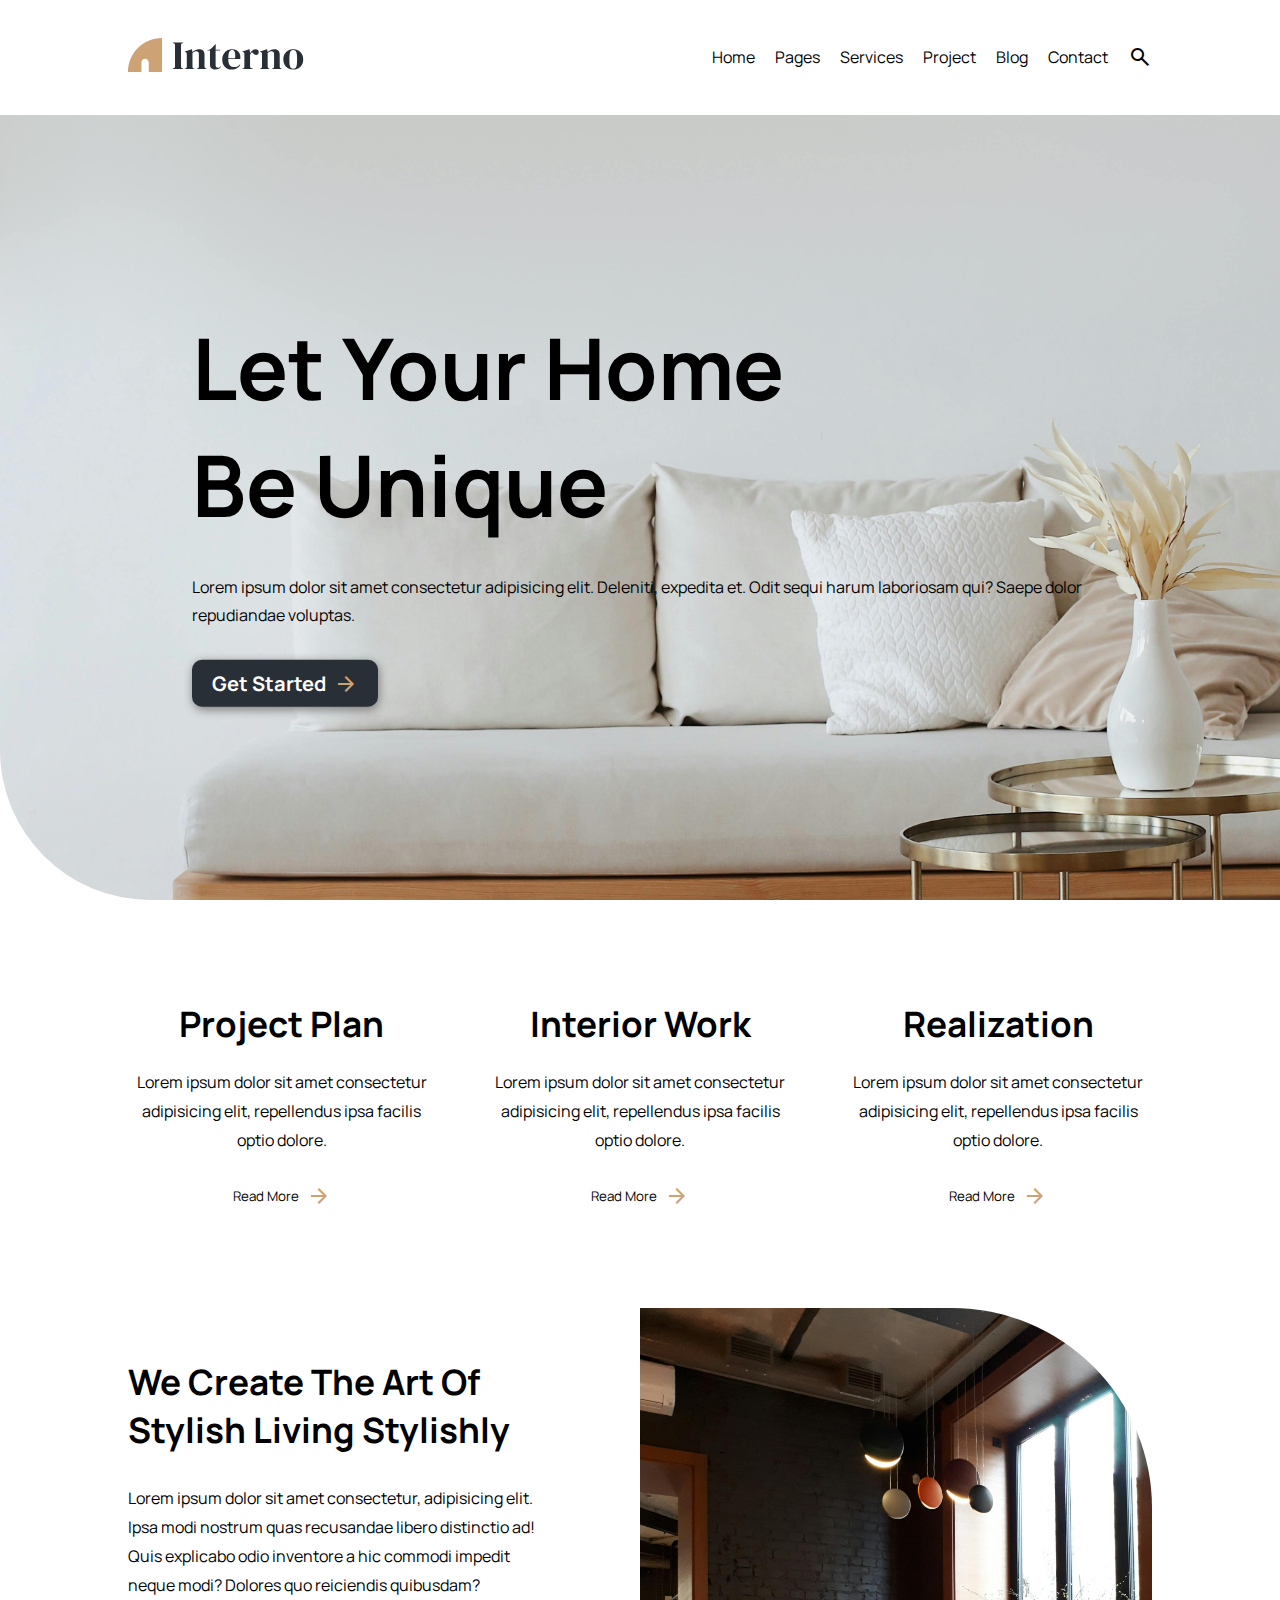
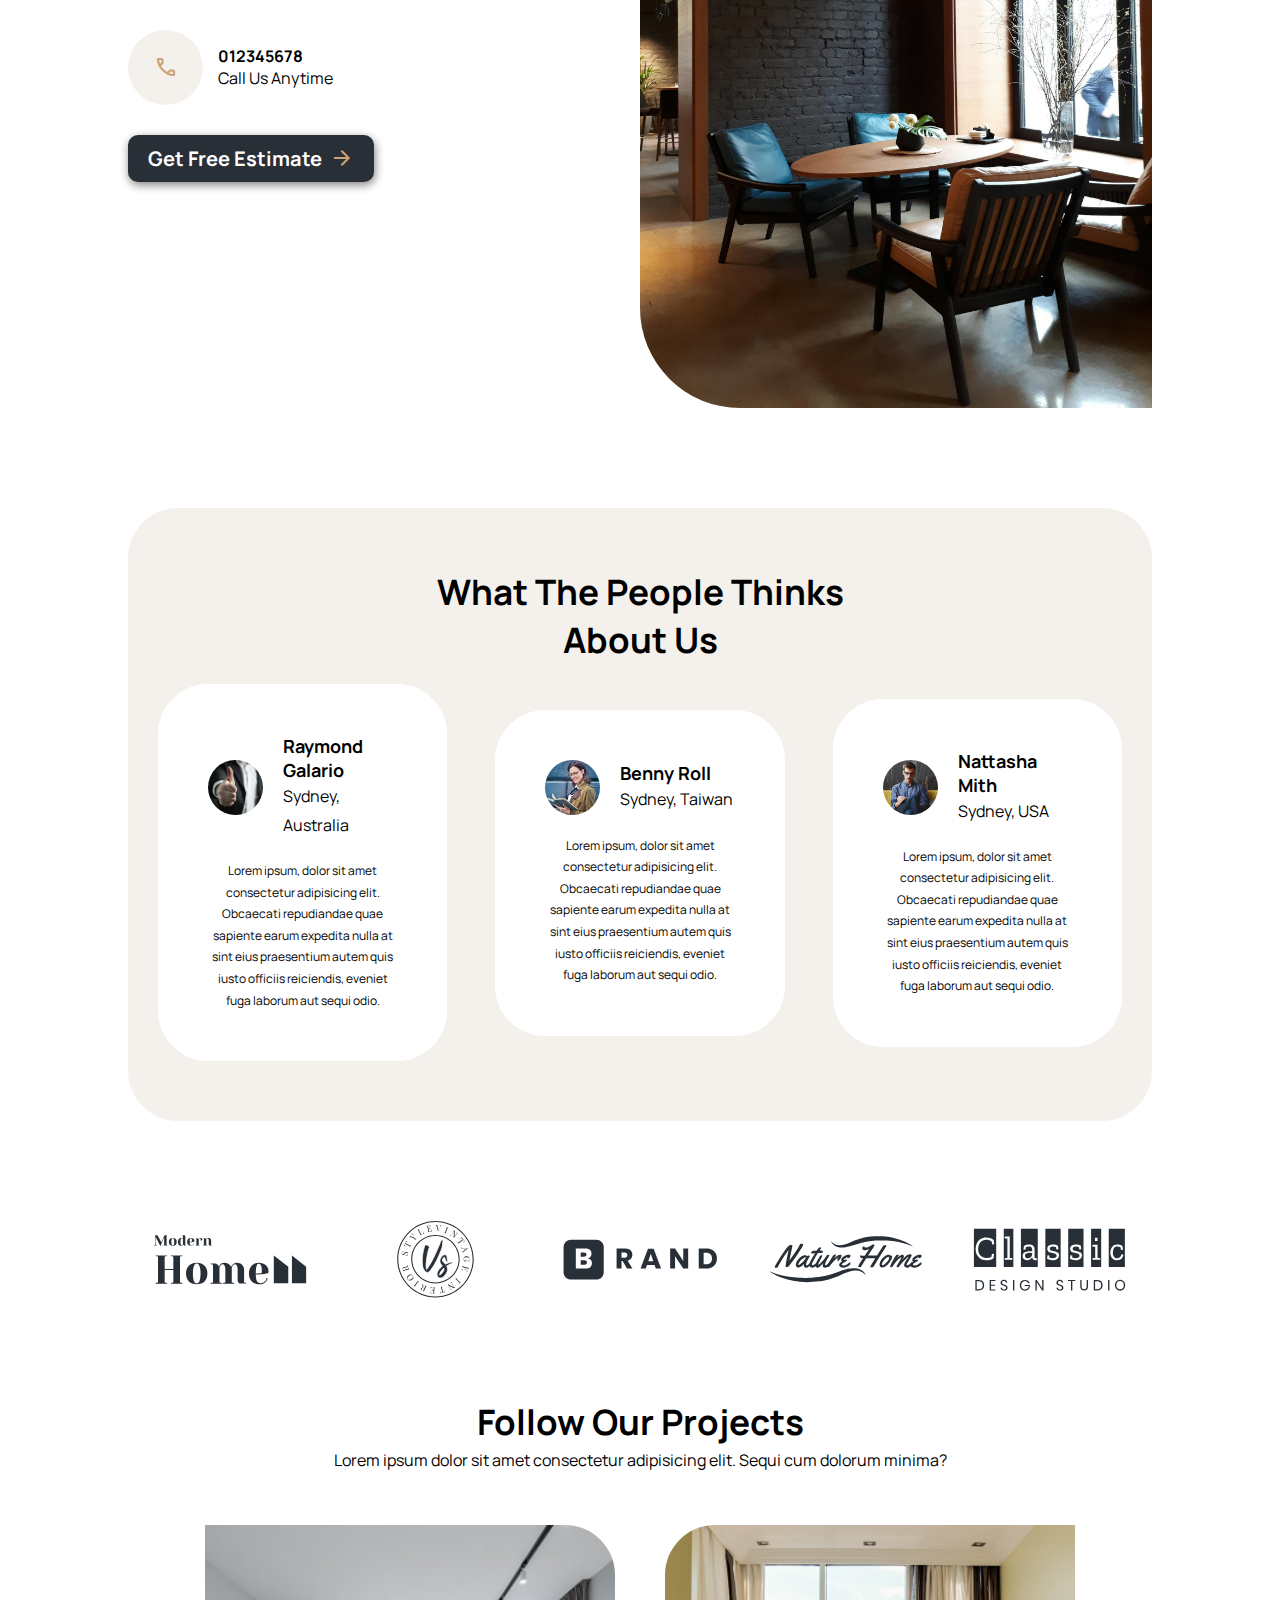
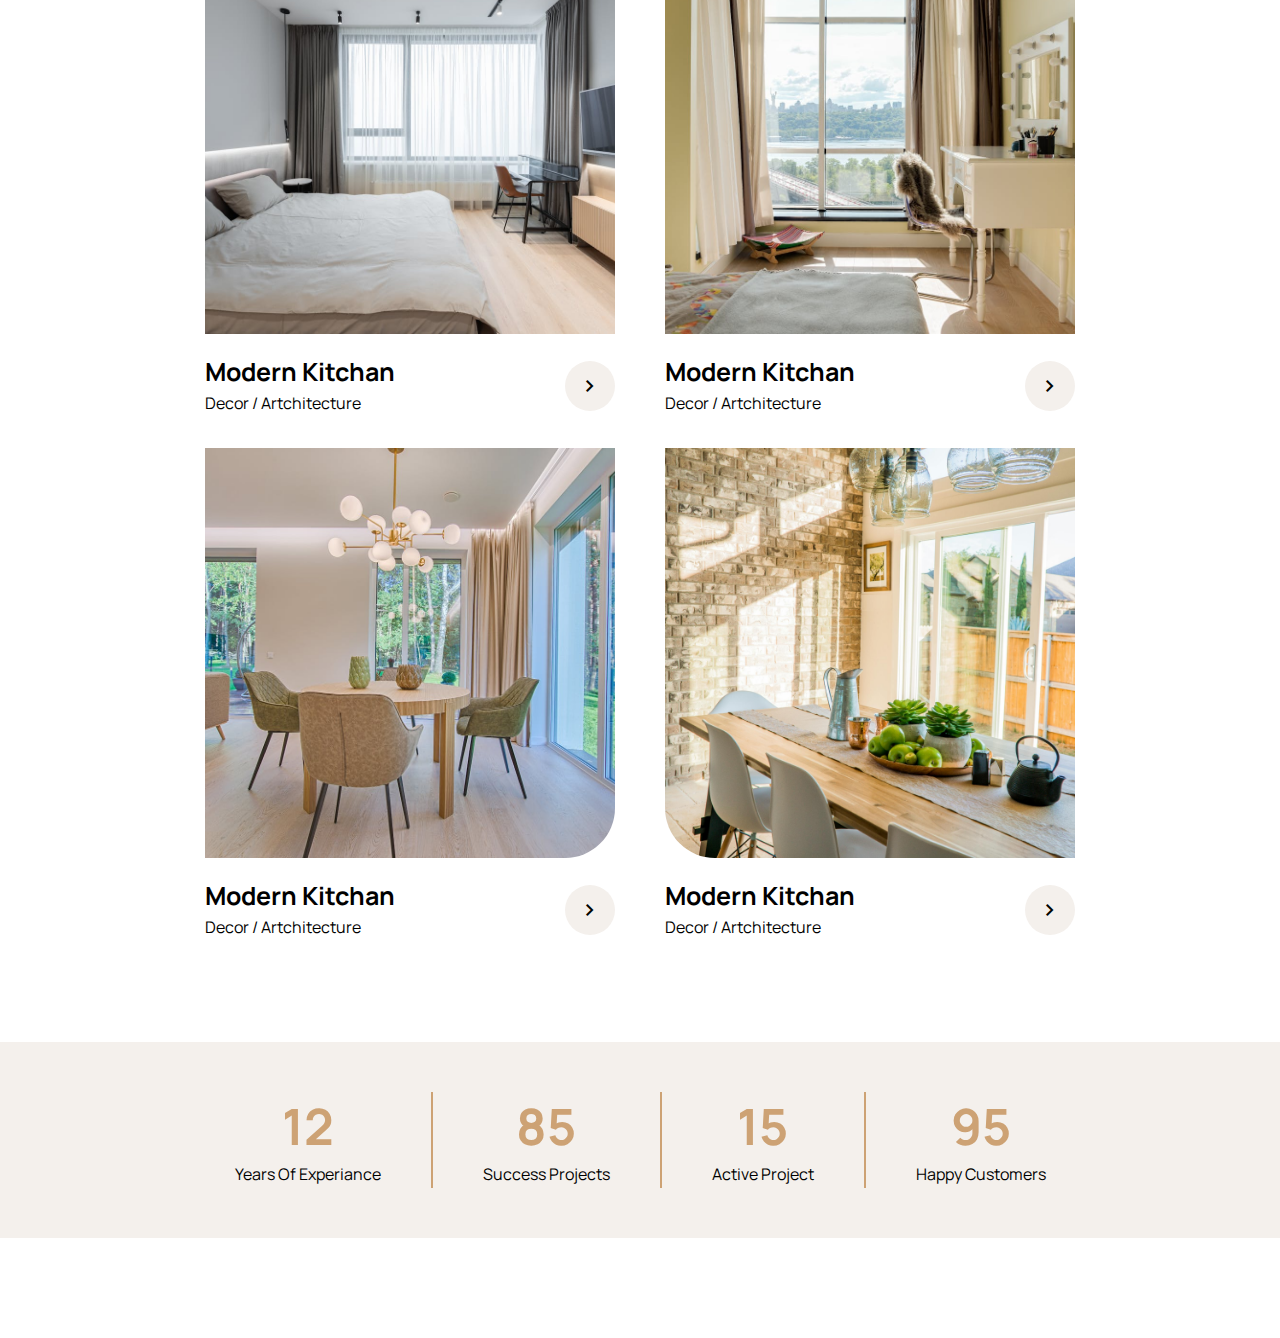
==== index.html @ 735874f5 "init" ====
<!-- CSS3 林靜君老師 加分作業：https://www.figma.com/file/krHD95UUEXmTxMpKqIthz7/Interior-Design-Webflow-Website-Template-(Community)?type=design&node-id=1-5&mode=design&t=xUbbM2EvKWCfRAIR-0 -->
<!DOCTYPE html>
<html lang="zh-hant-TW">
  <head>
    <meta charset="UTF-8" />
    <meta name="viewport" content="width=device-width, initial-scale=1.0" />
    <title>Interno 室內設計</title>
    <!-- Google Icons -->
    <link
      rel="stylesheet"
      href="https://fonts.googleapis.com/css2?family=Material+Symbols+Outlined:opsz,wght,FILL,GRAD@24,400,0,0"
    />
    <!-- Google Fonts -->
    <link rel="preconnect" href="https://fonts.googleapis.com" />
    <link rel="preconnect" href="https://fonts.gstatic.com" crossorigin />
    <link
      href="https://fonts.googleapis.com/css2?family=Manrope:wght@200..800&family=Noto+Sans+TC:wght@100..900&display=swap"
      rel="stylesheet"
    />
    <link rel="stylesheet" href="./styles/index.css" />
    <link rel="shortcut icon" href="./images/favicon.svg" type="image/x-icon" />
  </head>
  <body>
    <!-- 導覽列 -->
    <header class="container flexbox">
      <a href="#">
        <img src="./images/logo.svg" alt="" />
      </a>
      <nav>
        <span class="material-symbols-outlined hambuger"> menu </span>
        <div class="navbar">
          <ul class="sitemap">
            <li><a href="#">Home</a></li>
            <li><a href="#">Pages</a></li>
            <li><a href="#">Services</a></li>
            <li><a href="#">Project</a></li>
            <li><a href="#">Blog</a></li>
            <li><a href="#">Contact</a></li>
            <li>
              <span class="material-symbols-outlined search"> search </span
              ><span>Search</span>
            </li>
          </ul>
          <span class="material-symbols-outlined close"> close </span>
        </div>
      </nav>
    </header>
    <!-- 廣告橫幅 -->
    <aside class="banner">
      <div class="banner-text container">
        <h1>
          Let Your Home <br />
          Be Unique
        </h1>
        <p>
          Lorem ipsum dolor sit amet consectetur adipisicing elit. Deleniti,
          expedita et. Odit sequi harum laboriosam qui? Saepe dolor repudiandae
          voluptas.
        </p>
        <button type="button" class="main-button">
          Get Started
          <span class="material-symbols-outlined golden-color">
            arrow_forward
          </span>
        </button>
      </div>
    </aside>
    <!-- 服務項目 -->
    <div class="service-list flexbox container text-center">
      <section>
        <h2>Project Plan</h2>
        <p>
          Lorem ipsum dolor sit amet consectetur adipisicing elit, repellendus
          ipsa facilis optio dolore.
        </p>
        <button class="noborder-button">
          Read More<span class="material-symbols-outlined golden-color">
            arrow_forward
          </span>
        </button>
      </section>
      <section>
        <h2>Interior Work</h2>
        <p>
          Lorem ipsum dolor sit amet consectetur adipisicing elit, repellendus
          ipsa facilis optio dolore.
        </p>
        <button class="noborder-button">
          Read More<span class="material-symbols-outlined golden-color">
            arrow_forward
          </span>
        </button>
      </section>
      <section>
        <h2>Realization</h2>
        <p>
          Lorem ipsum dolor sit amet consectetur adipisicing elit, repellendus
          ipsa facilis optio dolore.
        </p>
        <button class="noborder-button">
          Read More<span class="material-symbols-outlined golden-color">
            arrow_forward
          </span>
        </button>
      </section>
    </div>
    <!-- 推薦區域 -->
    <aside class="recommend flexbox container">
      <section class="recommend-text">
        <h2>We Create The Art Of Stylish Living Stylishly</h2>
        <p>
          Lorem ipsum dolor sit amet consectetur, adipisicing elit. Ipsa modi
          nostrum quas recusandae libero distinctio ad! Quis explicabo odio
          inventore a hic commodi impedit neque modi? Dolores quo reiciendis
          quibusdam?
        </p>
        <div class="recommend-contact-mobile-flex">
          <div class="recommend-contact flexbox">
            <div class="light-golden-circle">
              <span class="material-symbols-outlined golden-color"> call </span>
            </div>
            <div class="recommend-contact-text">
              <span>012345678</span><br />
              Call Us Anytime
            </div>
          </div>
          <button type="button" class="main-button">
            Get Free Estimate
            <span class="material-symbols-outlined golden-color">
              arrow_forward
            </span>
          </button>
        </div>
      </section>
      <div class="recommend-photo">
        <img
          src="./images/recommend-diningroom.jpg"
          alt="recommend-diningroom"
        />
      </div>
    </aside>
    <!-- 評論區域 -->
    <section class="comment container text-center">
      <h2 class="margin-bottom-20">What The People Thinks <br />About Us</h2>
      <div class="flexbox justify-content-between">
        <section class="comment-card">
          <div class="flexbox margin-bottom-20">
            <div class="avatar">
              <img src="./images/avatar01.jpg" alt="avatar01" />
            </div>
            <div class="text-left margin-left-20">
              <h6 class="user-name">Raymond Galario</h6>
              <p class="user-city">Sydney, Australia</p>
            </div>
          </div>
          <p class="p-small">
            Lorem ipsum, dolor sit amet consectetur adipisicing elit. Obcaecati
            repudiandae quae sapiente earum expedita nulla at sint eius
            praesentium autem quis iusto officiis reiciendis, eveniet fuga
            laborum aut sequi odio.
          </p>
        </section>
        <section class="comment-card">
          <div class="flexbox margin-bottom-20">
            <div class="avatar">
              <img src="./images/avatar02.jpg" alt="avatar01" />
            </div>
            <div class="text-left margin-left-20">
              <h6 class="user-name">Benny Roll</h6>
              <p class="user-city">Sydney, Taiwan</p>
            </div>
          </div>
          <p class="p-small">
            Lorem ipsum, dolor sit amet consectetur adipisicing elit. Obcaecati
            repudiandae quae sapiente earum expedita nulla at sint eius
            praesentium autem quis iusto officiis reiciendis, eveniet fuga
            laborum aut sequi odio.
          </p>
        </section>
        <section class="comment-card">
          <div class="flexbox margin-bottom-20">
            <div class="avatar">
              <img src="./images/avatar03.jpg" alt="avatar01" />
            </div>
            <div class="text-left margin-left-20">
              <h6 class="user-name">Nattasha Mith</h6>
              <p class="user-city">Sydney, USA</p>
            </div>
          </div>
          <p class="p-small">
            Lorem ipsum, dolor sit amet consectetur adipisicing elit. Obcaecati
            repudiandae quae sapiente earum expedita nulla at sint eius
            praesentium autem quis iusto officiis reiciendis, eveniet fuga
            laborum aut sequi odio.
          </p>
        </section>
      </div>
    </section>
    <!-- 品牌介紹 -->
    <div class="brand container flexbox justify-content-around">
      <div class="brand-box">
        <img src="./images/brand01.svg" alt="" />
      </div>
      <div class="brand-box">
        <img src="./images/brand02.svg" alt="" />
      </div>
      <div class="brand-box">
        <img src="./images/brand03.svg" alt="" />
      </div>
      <div class="brand-box">
        <img src="./images/brand04.svg" alt="" />
      </div>
      <div class="brand-box">
        <img src="./images/brand05.svg" alt="" />
      </div>
    </div>
    <!-- 項目介紹 -->
    <section class="project container">
      <div class="text-center">
        <h2>Follow Our Projects</h2>
        <p>
          Lorem ipsum dolor sit amet consectetur adipisicing elit. Sequi cum
          dolorum minima?
        </p>
      </div>
      <div class="project-box flexbox">
        <section class="project-card">
          <div class="picture-box">
            <img src="./images/project01.jpg" alt="" />
          </div>
          <div
            class="project-text flexbox justify-content-between margin-top-20"
          >
            <div>
              <h3>Modern Kitchan</h3>
              <p>Decor / Artchitecture</p>
            </div>
            <div class="light-golden-circle">
              <span class="material-symbols-outlined"> chevron_right </span>
            </div>
          </div>
        </section>
        <section class="project-card">
          <div class="picture-box">
            <img src="./images/project02.jpg" alt="" />
          </div>
          <div
            class="project-text flexbox justify-content-between margin-top-20"
          >
            <div>
              <h3>Modern Kitchan</h3>
              <p>Decor / Artchitecture</p>
            </div>
            <div class="light-golden-circle">
              <span class="material-symbols-outlined"> chevron_right </span>
            </div>
          </div>
        </section>
        <section class="project-card">
          <div class="picture-box">
            <img src="./images/project03.jpg" alt="" />
          </div>
          <div
            class="project-text flexbox justify-content-between margin-top-20"
          >
            <div>
              <h3>Modern Kitchan</h3>
              <p>Decor / Artchitecture</p>
            </div>
            <div class="light-golden-circle">
              <span class="material-symbols-outlined"> chevron_right </span>
            </div>
          </div>
        </section>
        <section class="project-card">
          <div class="picture-box">
            <img src="./images/project04.jpg" alt="" />
          </div>
          <div
            class="project-text flexbox justify-content-between margin-top-20"
          >
            <div>
              <h3>Modern Kitchan</h3>
              <p>Decor / Artchitecture</p>
            </div>
            <div class="light-golden-circle">
              <span class="material-symbols-outlined"> chevron_right </span>
            </div>
          </div>
        </section>
      </div>
    </section>
    <div class="statistical-data flexbox">
      <div class="data-card">
        <h2>12</h2>
        <p>Years Of Experiance</p>
      </div>
      <div class="data-card">
        <h2>85</h2>
        <p>Success Projects</p>
      </div>
      <div class="data-card">
        <h2>15</h2>
        <p>Active Project</p>
      </div>
      <div class="data-card">
        <h2>95</h2>
        <p>Happy Customers</p>
      </div>
    </div>
    <script>
      const hambuger = document.querySelector(".hambuger");
      const menu = document.querySelector(".sitemap");
      const menuBackground = document.querySelector(".navbar");
      const menuClose = document.querySelector(".close");
      hambuger.addEventListener("click", () => {
        menu.classList.toggle("show");
        menuClose.classList.toggle("show");
        menuBackground.classList.toggle("show");
      });
      menuClose.addEventListener("click", () => {
        menu.classList.toggle("show");
        menuClose.classList.toggle("show");
        menuBackground.classList.toggle("show");
      });
    </script>
  </body>
</html>
---- styles/index.css ----
/* 電腦尺寸 1024px 以上 */
/* 平板尺寸 768px - 1024px */
/* 手機尺寸 767px 以下 */

:root {
  --main-gray: #292f36;
  --main-golden: #cda274;
  --light-golden: #f4f0ec;
}

* {
  margin: 0;
  padding: 0;
  font-family: "Manrope", "Noto Sans TC";
  /* outline: solid red; */
}

/* 通用CSS start */

/* 文字樣式 */

h1 {
  font-size: 85px;
}
h2 {
  font-size: 35px;
}
h3 {
  font-size: 25px;
}
h4 {
  font-size: 22px;
}
h5 {
  font-size: 20px;
}
h6 {
  font-size: 18px;
}
p {
  line-height: 1.8;
}

.p-large {
  font-size: 16px;
}

.p-medium {
  font-size: 14px;
}

.p-small {
  font-size: 12px;
}

@media screen and (max-width: 1024px) and (min-width: 768px) {
  h1 {
    font-size: 60px;
  }
  h2 {
    font-size: 25px;
  }
  h3 {
    font-size: 25px;
  }
  h4 {
    font-size: 22px;
  }
  h5 {
    font-size: 20px;
  }
  h6 {
    font-size: 18px;
  }
  p {
    line-height: 1.6;
  }
}

@media screen and (max-width: 767px) {
  h1 {
    font-size: 40px;
  }
  h2 {
    font-size: 25px;
  }
  p {
    font-size: 14px;
    line-height: 1.4;
  }
}

.text-left {
  text-align: left;
}

.text-center {
  text-align: center;
}

/* 外邊距、內邊距 */
.margin-left-20 {
  margin-left: 20px;
}

.margin-right-20 {
  margin-right: 20px;
}

.margin-top-20 {
  margin-top: 20px;
}

.margin-bottom-20 {
  margin-bottom: 20px;
}

.margin-30 {
  margin: 30px;
}

.container {
  max-width: 1152px;
  width: 80%;
  margin: auto;
  /* background-color: red; */
}

.justify-content-center {
  justify-content: center;
}

.justify-content-around {
  justify-content: space-around;
}

.justify-content-between {
  justify-content: space-between;
}

.flexbox {
  display: flex;
  align-items: center;
}

button {
  cursor: pointer;
}
/* 深色按鈕 */
.main-button {
  font-size: 20px;
  color: white;
  font-weight: bold;
  background-color: var(--main-gray);
  padding: 10px 20px;
  border-radius: 10px;
  border: none;
  display: inline-flex;
  align-items: center;
  box-shadow: 1px 3px 10px gray;
}

/* 無框按鈕 */
.noborder-button {
  background-color: transparent;
  border: none;
  display: inline-flex;
  align-items: center;
}

/* 文字與箭頭間的距離 */
.main-button > span,
.noborder-button > span {
  margin-left: 8px;
}

/* 金色箭頭符號 */
.golden-color {
  color: var(--main-golden);
}

/* 淡金色圓形 */
.light-golden-circle {
  width: 50px;
  height: 50px;
  border-radius: 50%;
  background-color: var(--light-golden);
  flex-shrink: 0;
}

/* 淡金色圓形內層圖示 */
.light-golden-circle > * {
  position: relative;
  top: 50%;
  left: 50%;
  transform: translate(-50%, -50%);
}

@media screen and (max-width: 1024px) and (min-width: 768px) {
  .container {
    width: 90%;
    /* background-color: pink; */
  }
}

@media screen and (max-width: 767px) {
  .container {
    width: 90%;
    /* background-color: lightblue; */
  }
}

/* 通用CSS end */
/* ------------------------ */
/* Header start */

header.flexbox {
  margin: 30px auto;
  justify-content: space-between;
}

/* nav 導覽列 */

/* 電腦版與平版隱藏菜單按鈕 */
.hambuger {
  display: none;
  color: #999;
}

/* 導覽地圖樣式設定 */
.sitemap {
  list-style-type: none;
  display: flex;
  align-items: center;
  justify-content: space-between;
  color: #999;
  transition: 0.4s;
}

/* 導覽地圖水平並排 */
.sitemap li {
  display: flex;
  align-items: center;
}

/* 導覽地圖選項之間距離設定 */
.sitemap li:not(:last-child) {
  margin-right: 20px;
}

/* 超連結樣式設定 */
.sitemap a,
.navbar ul > :last-child {
  text-decoration: none;
  color: black;
  border-bottom: 2px solid transparent;
}

/* 隱藏 "搜尋字樣" 、 手機版 menu 關閉按鈕 */
.material-symbols-outlined.search + span,
.material-symbols-outlined.close {
  display: none;
}

/* 手機版 menu */
@media screen and (max-width: 767px) {
  header.flexbox {
    margin: 10px auto;
    position: relative;
  }
  /* 顯示手機版 menu 按鈕 */
  .hambuger {
    display: inline;
    cursor: pointer;
    position: absolute;
    top: 50%;
    right: 0px;
    transform: translateY(-50%);
  }
  /* 調整導覽地圖背景、位置設定(預設隱藏) */
  .navbar {
    background-color: transparent;
    position: fixed;
    top: 0;
    left: 0;
    width: 100%;
    height: 100%;
    z-index: -1;
    transition: 0.4s;
  }

  /* 導覽地圖(顯示背景) */
  .navbar.show {
    background-color: var(--main-golden);
    z-index: 3;
  }

  .sitemap {
    display: flex;
    justify-content: space-around;
    flex-direction: column;
    height: 100%;
    opacity: 0;
    font-size: 18px;
    visibility: hidden;
  }

  /* 導覽地圖水平並排改垂直就不需要右方間距 */
  .sitemap li:not(:last-child) {
    margin-right: 0;
  }

  /* 顯示 "搜尋" 文字 */
  .material-symbols-outlined.search + span {
    display: inline;
  }

  /* 導覽地圖(顯示) */
  .sitemap.show {
    opacity: 1;
    z-index: 10;
    visibility: visible;
  }

  /* 導覽地圖關閉按鈕(顯示) */
  .close.show {
    display: inline;
    position: fixed;
    top: 30px;
    right: 12.5px;
    z-index: 11;
    color: black;
  }

  /* 導覽地圖項目被HOVER時效果 */
  .sitemap a:hover,
  .navbar ul > :last-child:hover {
    color: white;
    cursor: pointer;
    border-bottom: 2px solid white;
  }
  .navbar .close:hover {
    color: white;
    cursor: pointer;
  }
}

/* Header end */
/* ------------------------ */
/* Banner start */

/* 廣告橫幅與背景圖片 */
.banner {
  width: 100%;
  height: calc(100vh - 115px);
  border-bottom-left-radius: 150px;
  overflow: hidden;
  background: center/ cover no-repeat url(../images/banner-livingroom.jpg);
}

/* 廣告文字定位 */
.banner-text {
  width: 70%;
  position: relative;
  top: 50%;
  transform: translateY(-50%);
}

/* 廣告文字標題 */
.banner-text h1 {
  margin-bottom: 30px;
}

/* 廣告文字副標題 */
.banner-text p {
  margin-bottom: 30px;
}

@media screen and (max-width: 767px) {
  .banner-text {
    width: 80%;
    left: 0;
    margin: auto;
  }
  .banner-text h1 {
    font-size: 40px;
  }
}
/* Banner end */
/* ------------------------ */
/* Service-list start */

/* 服務項目版型 */
.service-list {
  margin: 100px auto;
  justify-content: space-between;
}

/* 單一服務項目 */
.service-list section {
  width: 30%;
}

/* 單一服務項目標題 */
.service-list h2 {
  margin-bottom: 20px;
}

/* 單一服務項目副標題 */
.service-list p {
  margin-bottom: 30px;
  font-weight: normal;
}

@media screen and (max-width: 767px) {
  .service-list {
    width: 70%;
    flex-direction: column;
    margin: 50px auto;
  }
  /* 單一服務項目排版樣式(基數與偶數左右穿插) */
  .service-list section {
    margin: 30px 0;
    width: 60%;
    align-self: flex-start;
  }
  .service-list section:nth-child(even) {
    align-self: flex-end;
  }
  .service-list h2 {
    margin-bottom: 10px;
  }
  .service-list p {
    margin-bottom: 20px;
  }
}
/* Service-list end */
/* ------------------------ */
/* Recommend start */
.recommend {
  margin: 100px auto;
  justify-content: space-between;
  align-items: stretch;
}

/* 推薦文字 */
.recommend-text {
  width: 40%;
  padding: 50px 0;
}
.recommend-text h2 {
  margin-bottom: 30px;
}
.recommend-text p {
  margin-bottom: 30px;
}
/* 推薦照片 */
.recommend-photo {
  width: 50%;
  min-height: 700px;
  border-top-right-radius: 200px;
  border-bottom-left-radius: 100px;
  overflow: hidden;
}
.recommend-photo img {
  width: 100%;
  height: 100%;
  object-fit: cover;
}
/* 推薦聯絡方式 */
.recommend-contact {
  margin-bottom: 30px;
}

.recommend-contact .light-golden-circle {
  width: 75px;
  height: 75px;
}

.recommend-contact-text {
  margin-left: 15px;
}
.recommend-contact-text span {
  font-weight: bold;
}

@media screen and (max-width: 1024px) and (min-width: 768px) {
  .recommend > :first-child {
    width: 45%;
  }
}

@media screen and (max-width: 767px) {
  .recommend {
    flex-direction: column-reverse;
    margin: 50px auto;
  }
  .recommend > * {
    width: 90%;
    margin: auto;
  }

  .recommend-text h2,
  .recommend-text p {
    text-align: center;
  }

  .recommend-contact-mobile-flex {
    display: flex;
    justify-content: space-around;
    align-items: center;
  }

  .recommend-contact {
    margin-bottom: 0;
  }

  .recommend-photo {
    min-height: auto;
    border-top-right-radius: 100px;
    border-bottom-left-radius: 50px;
    height: 400px;
  }
}

@media screen and (max-width: 576px) {
  .recommend-contact-mobile-flex {
    flex-direction: column;
  }
  .recommend-contact {
    margin-bottom: 20px;
  }
}
/* Recommend end */
/* ------------------------ */
/* Comment Start */

/* 留言區域 */
.comment {
  background-color: var(--light-golden);
  border-radius: 50px;
  padding: 60px 30px;
  margin: 100px auto;
  box-sizing: border-box;
}

/* 單一留言卡片 */
.comment-card {
  box-sizing: border-box;
  width: 30%;
  background-color: white;
  padding: 50px;
  border-radius: 50px;
}

/* 使用者大頭貼 */
.avatar {
  width: 55px;
  height: 55px;
  overflow: hidden;
  border-radius: 50%;
  flex-shrink: 0;
}

.avatar img {
  width: 100%;
  height: 100%;
  object-fit: cover;
}

@media screen and (max-width: 1024px) and (min-width: 768px) {
  .comment > .flexbox {
    flex-direction: column;
  }
  .comment-card {
    margin: 20px;
    padding: 50px;
    width: 80%;
  }
}

@media screen and (max-width: 767px) {
  .comment {
    margin: 50px auto;
    padding: 30px;
  }
  .comment > .flexbox {
    flex-direction: column;
  }
  .comment-card {
    margin: 20px;
    padding: 20px;
    width: 100%;
  }
}

/* Comment end */
/* ------------------------ */
/* Brand Start */

.brand {
  margin: 100px auto;
}

/* 單一品牌盒子 */
.brand-box {
  width: 15%;
  aspect-ratio: 2/1;
  overflow: hidden;
}

.brand-box img {
  width: 100%;
  height: 100%;
  object-fit: contain;
}

@media screen and (max-width: 767px) {
  .brand {
    margin: 50px auto;
    justify-content: space-around;
    flex-wrap: wrap;
  }
  .brand-box {
    width: 30%;
    margin: 20px 0;
  }
}

/* Brand end */
/* ------------------------ */
/* Project Start */

/* 項目區域 */
.project {
  margin: 100px auto;
}

/* 項目列表 */
.project-box {
  gap: 30px 50px;
  flex-wrap: wrap;
  justify-content: center;
  margin-top: 50px;
}

/* 各項目圓角位置 */
.project-box :nth-child(4n + 1) .picture-box {
  border-top-right-radius: 50px;
}

.project-box :nth-child(4n + 2) .picture-box {
  border-top-left-radius: 50px;
}

.project-box :nth-child(4n + 3) .picture-box {
  border-bottom-right-radius: 50px;
}

.project-box :nth-child(4n) .picture-box {
  border-bottom-left-radius: 50px;
}

/* 卡片大小 */
.project-card {
  width: 40%;
}

/* 項目圖片 */
.picture-box {
  /* width: 100%; */
  aspect-ratio: 1/1;
  overflow: hidden;
}
.picture-box img {
  width: 100%;
  height: 100%;
  object-fit: cover;
}

@media screen and (max-width: 576px) {
  .project {
    margin: 50px auto;
  }
  .project-box {
    margin-top: 20px;
  }
  .project-card {
    width: 100%;
  }
}
/* Project end */
/* ------------------------ */
/* Statistical-data Start */

/* 統計數字區域 */
.statistical-data {
  background-color: var(--light-golden);
  margin: 100px auto;
  justify-content: center;
}

/* 單一統計數字卡片 */
.data-card {
  text-align: center;
  padding: 0 50px;
  margin: 50px 0;
  border-right: 2px solid var(--main-golden);
}

/* 卡片標題 */
.data-card h2 {
  font-size: 50px;
  color: var(--main-golden);
}

/* 最後一張卡片不需要分隔線 */
 .data-card:last-child {
  border-right: none;
}

@media screen and (max-width:767px) {
  .statistical-data{
    flex-wrap: wrap;
    margin: 50px auto;
  }
  .data-card{
    width: 50%;
    box-sizing: border-box;
  }
  .data-card:nth-child(2n){
    border-right: none;
  }
}

@media screen and (max-width: 576px) {
  .data-card{
    width: 100%;
  }
  .data-card{
    border-right: none;
  }
}
/* Statistical-data end */
/* ------------------------ */
/*  Start */
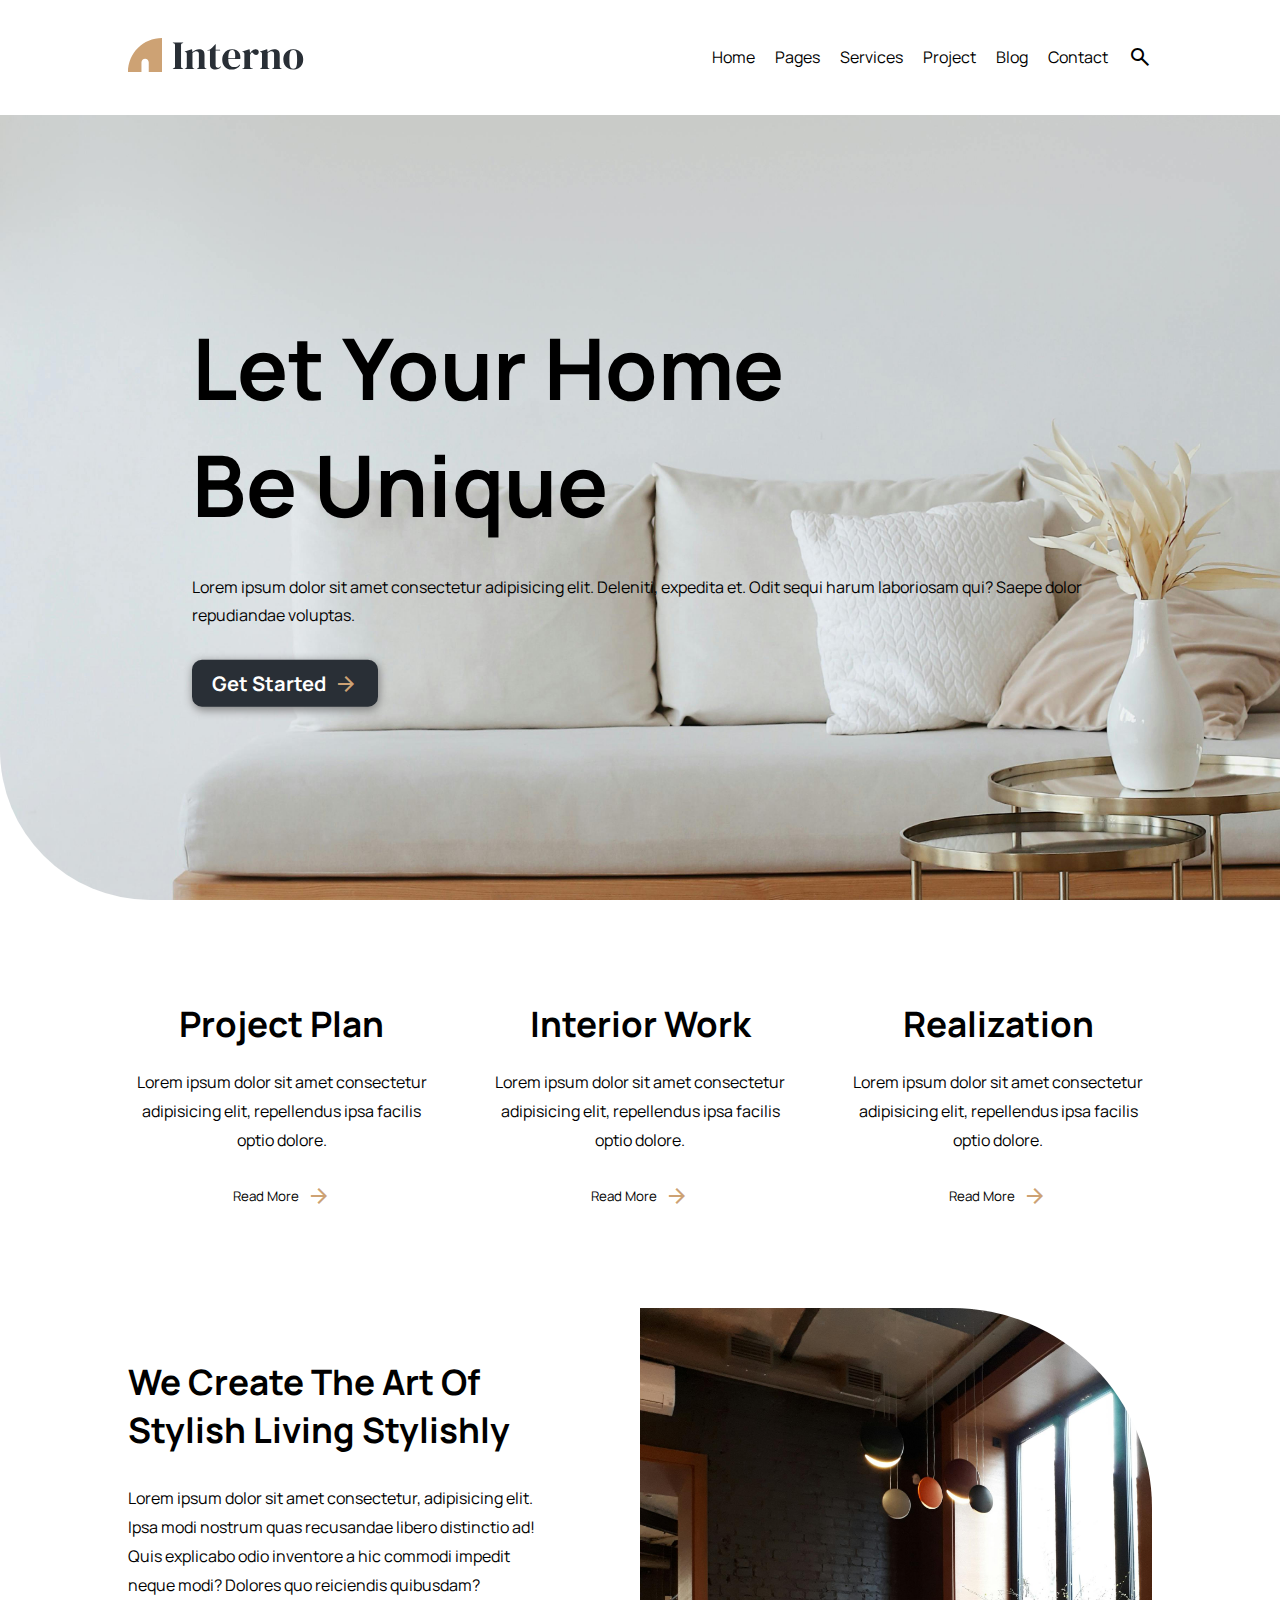
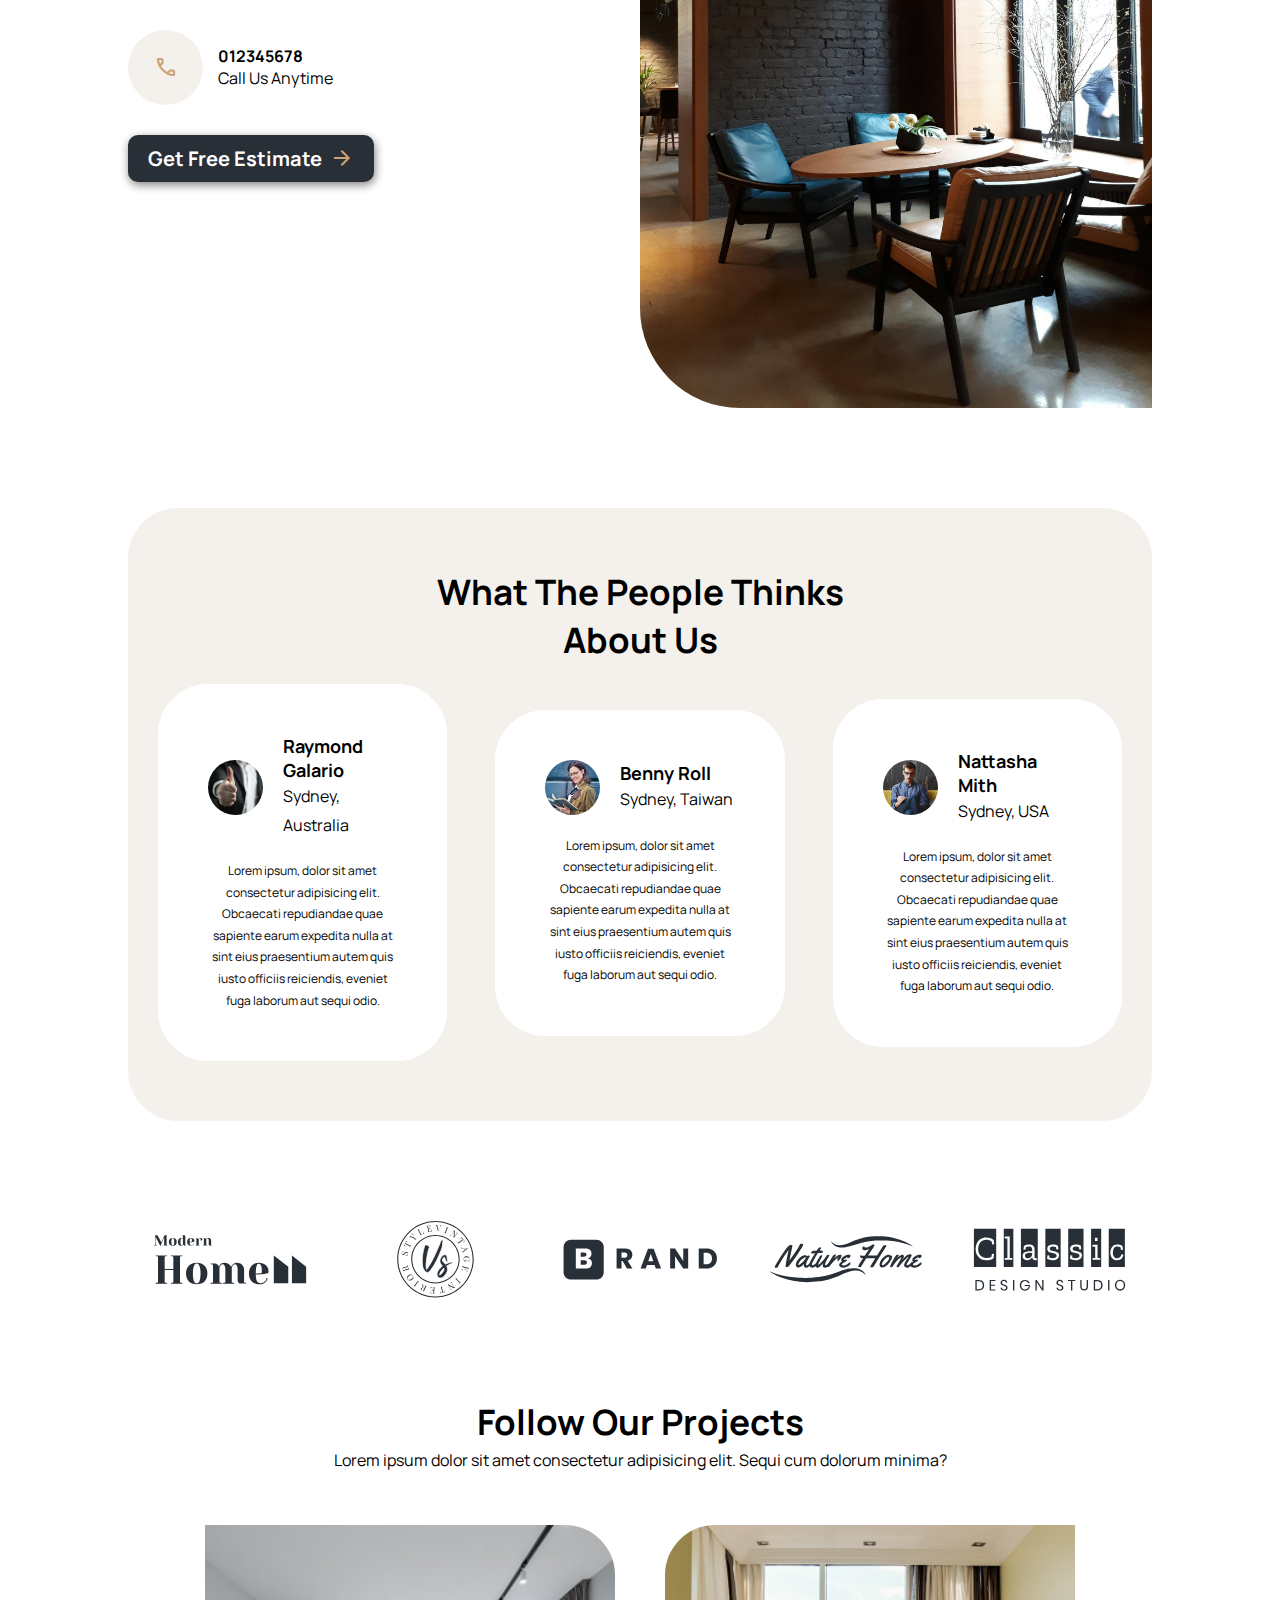
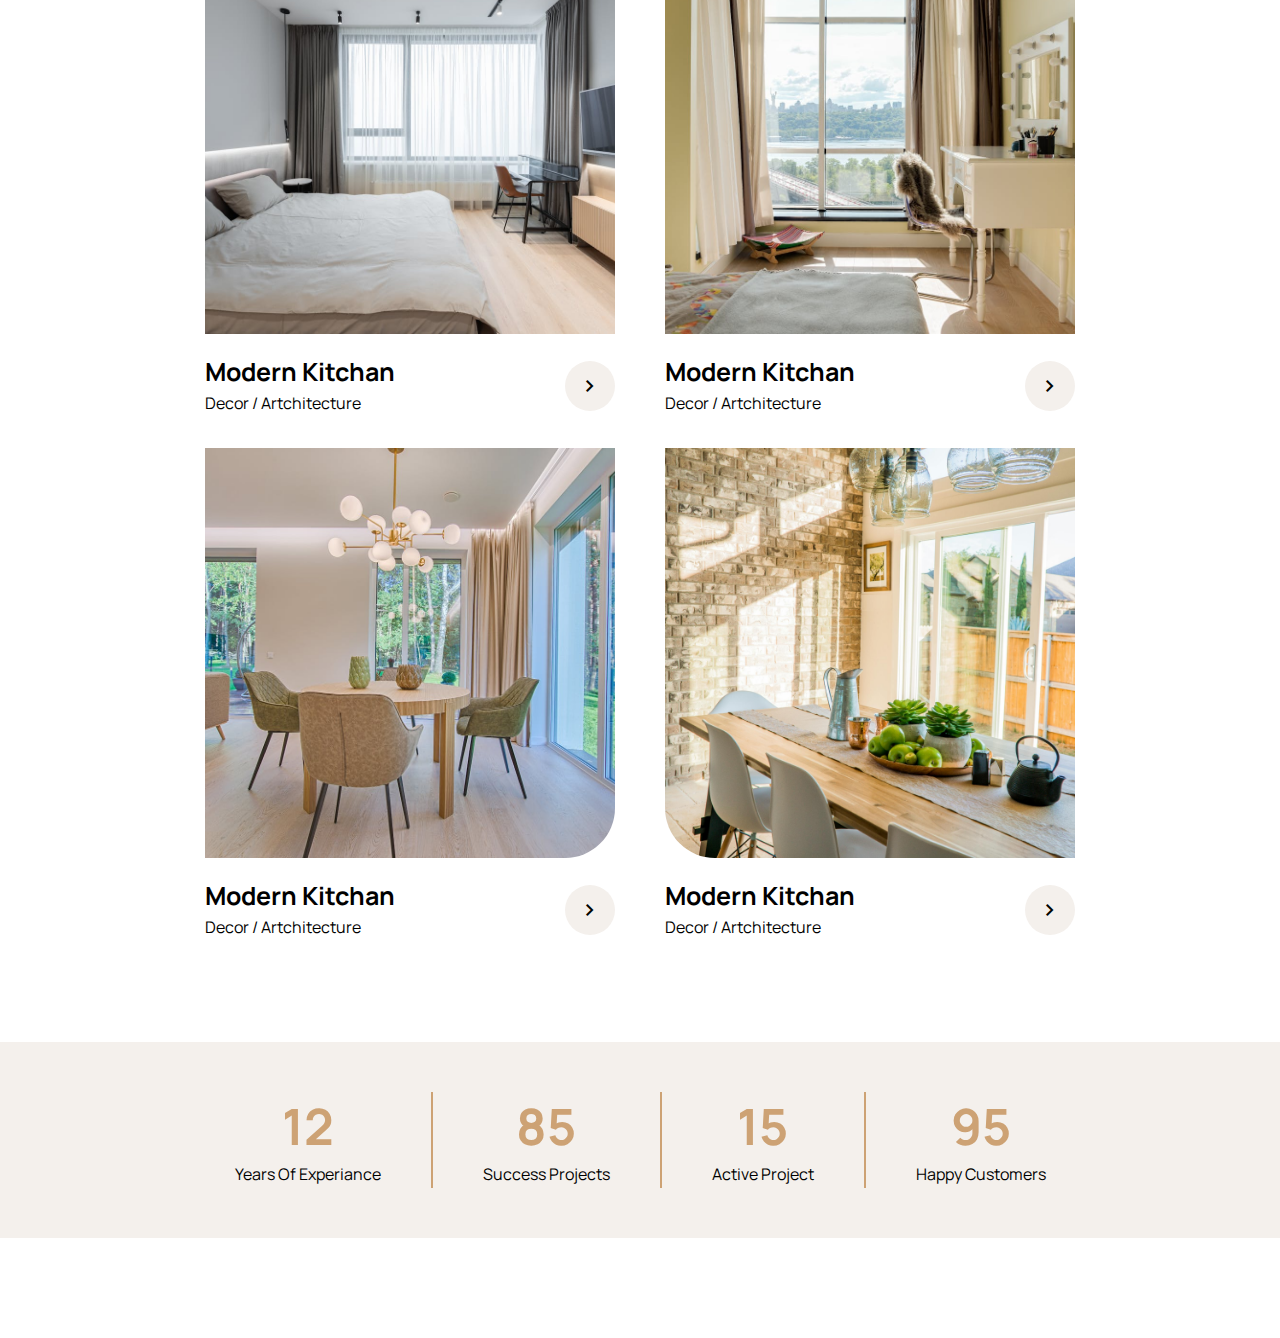
==== commit 4b0770a0: "[衝突] 將兩個title都保留" ====
--- a/index.html
+++ b/index.html
@@ -4,7 +4,8 @@
   <head>
     <meta charset="UTF-8" />
     <meta name="viewport" content="width=device-width, initial-scale=1.0" />
-    <title>Interno 室內設計</title>
+    <title>Interno 室內設計 - Eddie</title>
+    <title>Interno 室內設計 - Emma</title>
     <!-- Google Icons -->
     <link
       rel="stylesheet"
